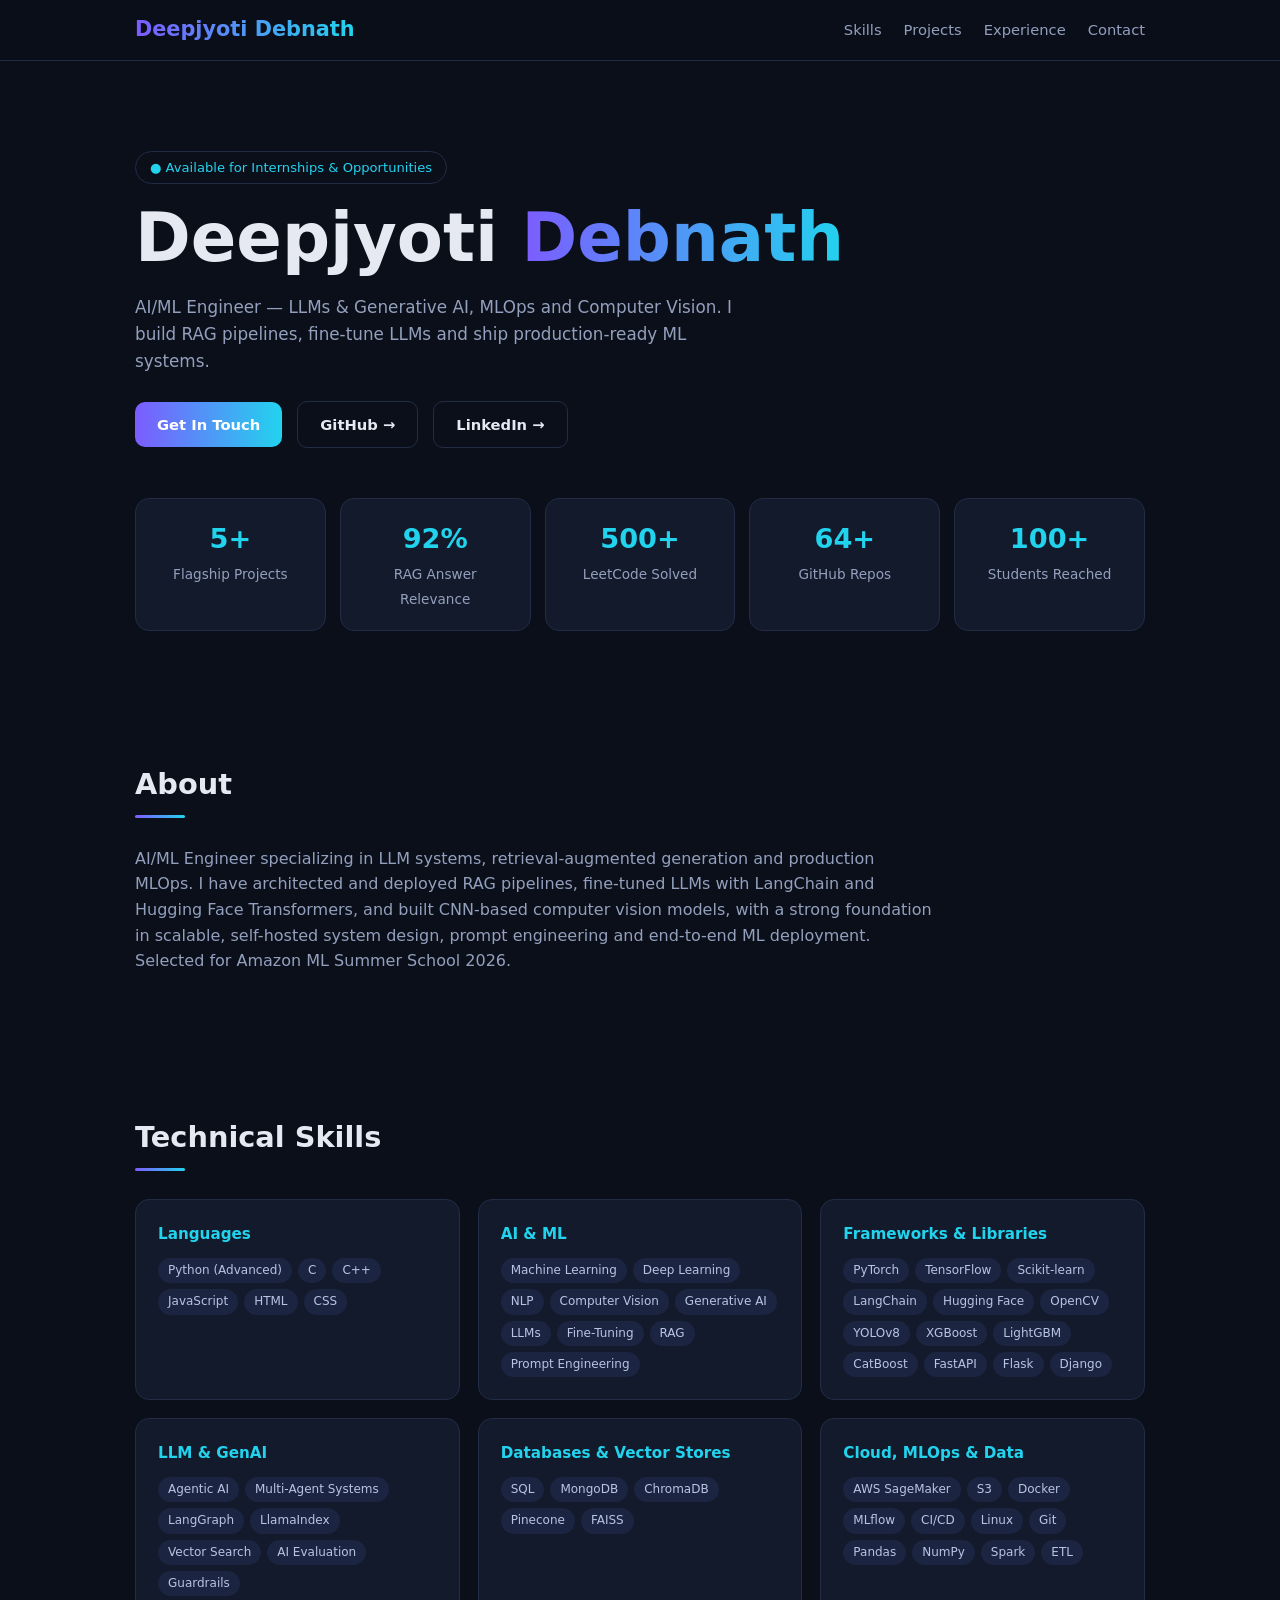
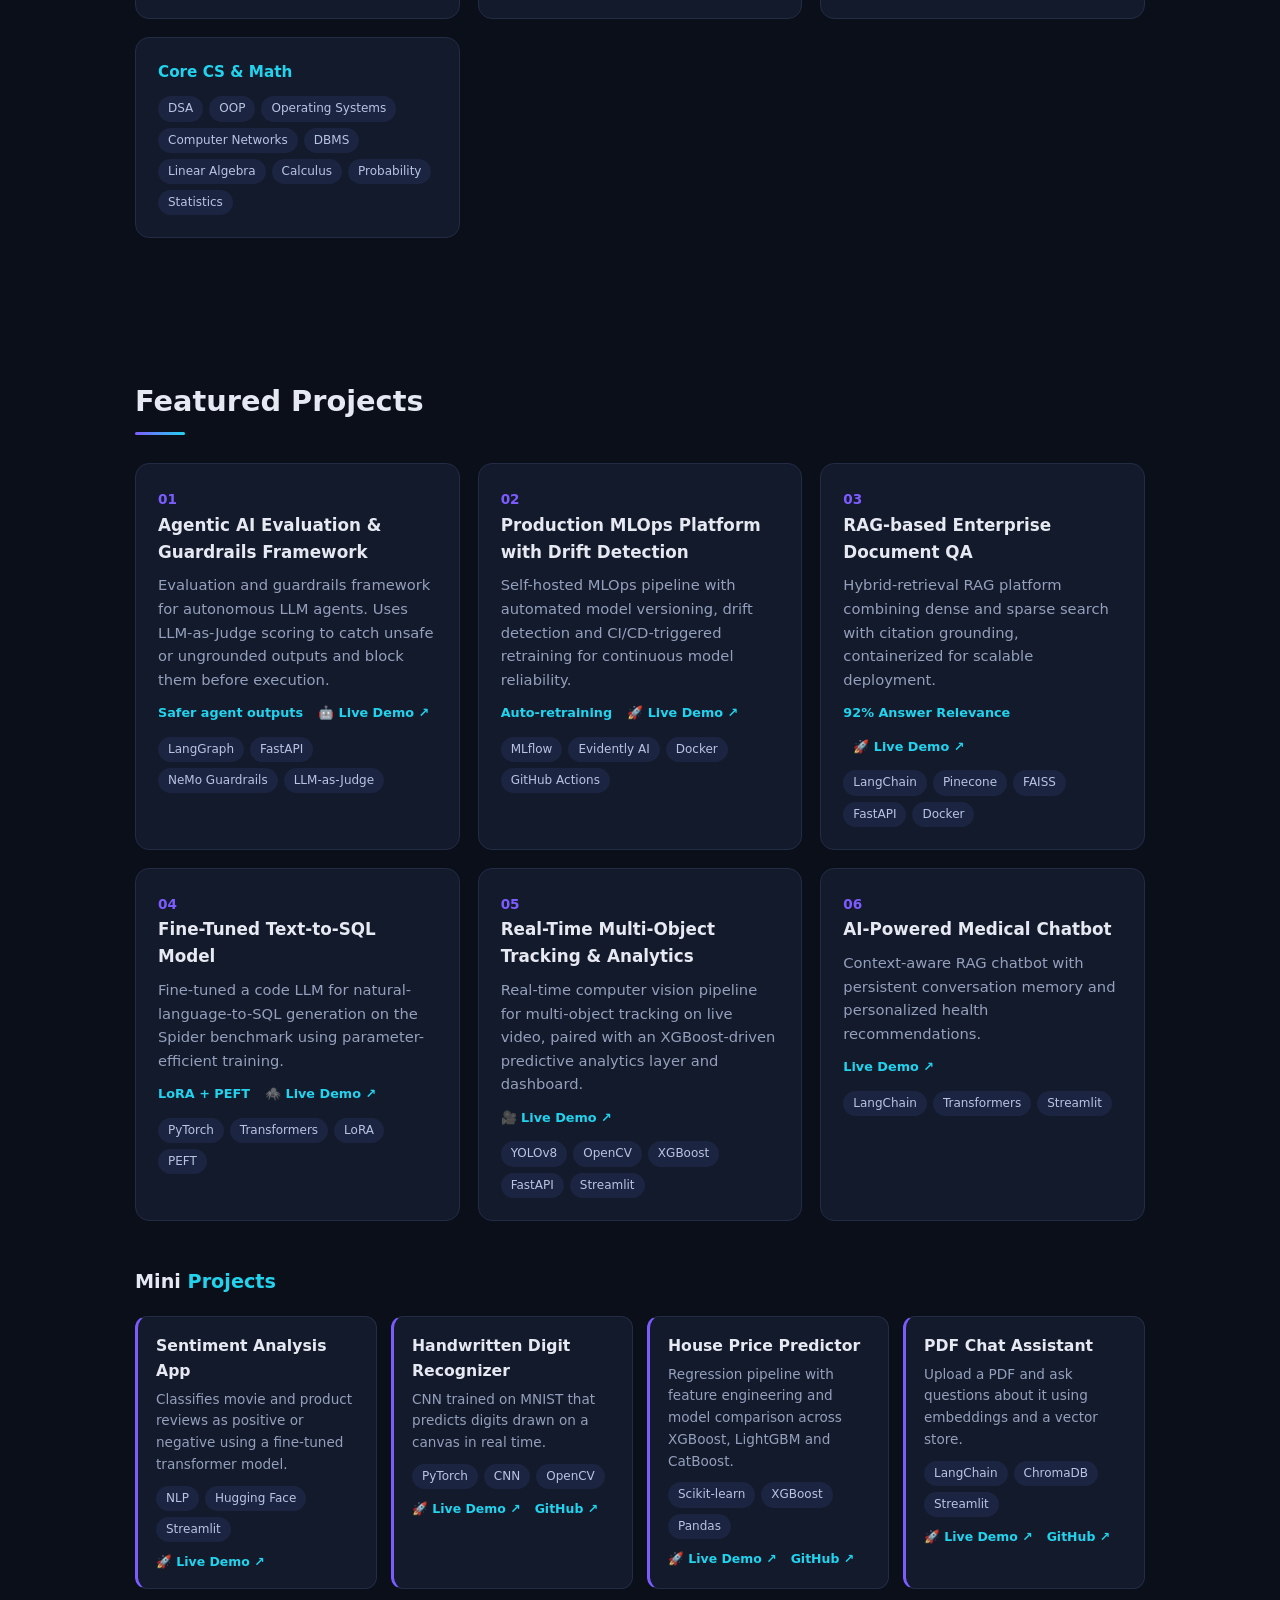
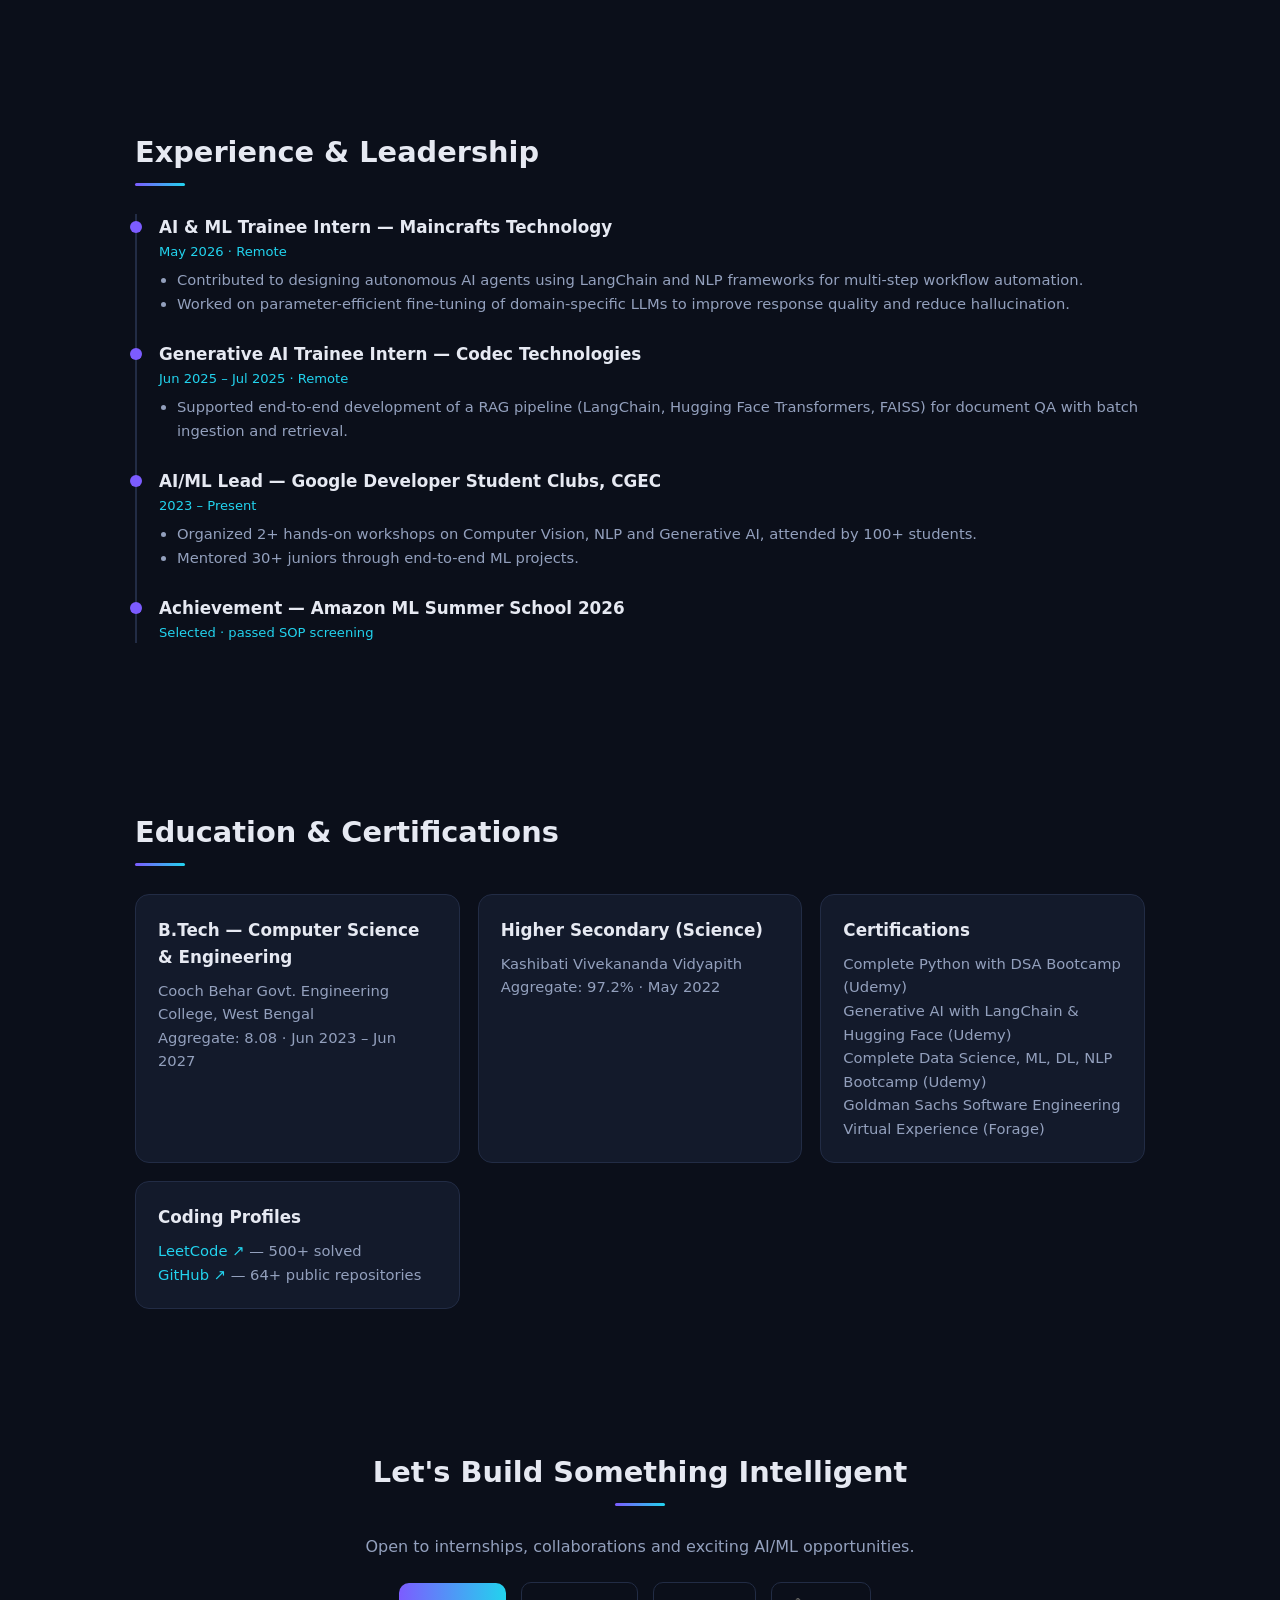
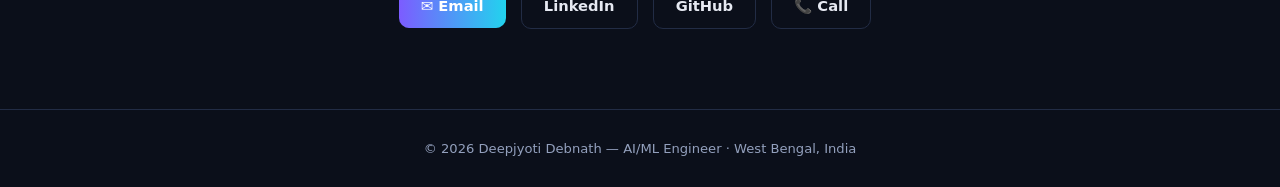
==== i.html @ fa02e510 "update" ====
<!DOCTYPE html>
<html lang="en">

<head>
    <meta charset="UTF-8">
    <meta name="viewport" content="width=device-width, initial-scale=1.0">
    <title>Deepjyoti Debnath — AI/ML Engineer</title>
    <meta name="description" content="AI/ML Engineer specializing in LLM systems, RAG, MLOps and Computer Vision.">
    <link rel="stylesheet" href="style.css">
</head>

<body>
    <nav>
        <div class="wrap">
            <a href="#" class="logo">Deepjyoti Debnath</a>
            <ul>
                <li><a href="#skills">Skills</a></li>
                <li><a href="#projects">Projects</a></li>
                <li><a href="#experience">Experience</a></li>
                <li><a href="#contact">Contact</a></li>
            </ul>
        </div>
    </nav>

    <header class="hero">
        <div class="wrap">
            <span class="badge">● Available for Internships &amp; Opportunities</span>
            <h1>Deepjyoti <span>Debnath</span></h1>
            <p>AI/ML Engineer — LLMs &amp; Generative AI, MLOps and Computer Vision. I build RAG pipelines, fine-tune LLMs and ship production-ready ML systems.</p>
            <a class="btn p" href="mailto:deepjyotidebnathcse@gmail.com">Get In Touch</a>
            <a class="btn" href="https://github.com/deepjyotidebnath" target="_blank" rel="noopener">GitHub →</a>
            <a class="btn" href="https://linkedin.com/in/deepjyoti-debnath844279316" target="_blank" rel="noopener">LinkedIn →</a>
            <div class="stats">
                <div class="stat"><b>5+</b><span>Flagship Projects</span></div>
                <div class="stat"><b>92%</b><span>RAG Answer Relevance</span></div>
                <div class="stat"><b>500+</b><span>LeetCode Solved</span></div>
                <div class="stat"><b>64+</b><span>GitHub Repos</span></div>
                <div class="stat"><b>100+</b><span>Students Reached</span></div>
            </div>
        </div>
    </header>

    <section id="about">
        <div class="wrap reveal">
            <h2>About</h2>
            <p class="summary">AI/ML Engineer specializing in LLM systems, retrieval-augmented generation and production MLOps. I have architected and deployed RAG pipelines, fine-tuned LLMs with LangChain and Hugging Face Transformers, and built CNN-based computer vision
                models, with a strong foundation in scalable, self-hosted system design, prompt engineering and end-to-end ML deployment. Selected for Amazon ML Summer School 2026.</p>
        </div>
    </section>

    <section id="skills" class="skills">
        <div class="wrap reveal">
            <h2>Technical Skills</h2>
            <div class="grid">
                <div class="card">
                    <h3>Languages</h3>
                    <div class="tags"><span class="tag">Python (Advanced)</span><span class="tag">C</span><span class="tag">C++</span><span class="tag">JavaScript</span><span class="tag">HTML</span><span class="tag">CSS</span></div>
                </div>
                <div class="card">
                    <h3>AI &amp; ML</h3>
                    <div class="tags"><span class="tag">Machine Learning</span><span class="tag">Deep Learning</span><span class="tag">NLP</span><span class="tag">Computer Vision</span><span class="tag">Generative AI</span><span class="tag">LLMs</span><span class="tag">Fine-Tuning</span>
                        <span class="tag">RAG</span><span class="tag">Prompt Engineering</span></div>
                </div>
                <div class="card">
                    <h3>Frameworks &amp; Libraries</h3>
                    <div class="tags"><span class="tag">PyTorch</span><span class="tag">TensorFlow</span><span class="tag">Scikit-learn</span><span class="tag">LangChain</span><span class="tag">Hugging Face</span><span class="tag">OpenCV</span><span class="tag">YOLOv8</span>
                        <span class="tag">XGBoost</span><span class="tag">LightGBM</span><span class="tag">CatBoost</span><span class="tag">FastAPI</span><span class="tag">Flask</span><span class="tag">Django</span></div>
                </div>
                <div class="card">
                    <h3>LLM &amp; GenAI</h3>
                    <div class="tags"><span class="tag">Agentic AI</span><span class="tag">Multi-Agent Systems</span><span class="tag">LangGraph</span><span class="tag">LlamaIndex</span><span class="tag">Vector Search</span><span class="tag">AI Evaluation</span><span class="tag">Guardrails</span></div>
                </div>
                <div class="card">
                    <h3>Databases &amp; Vector Stores</h3>
                    <div class="tags"><span class="tag">SQL</span><span class="tag">MongoDB</span><span class="tag">ChromaDB</span><span class="tag">Pinecone</span><span class="tag">FAISS</span></div>
                </div>
                <div class="card">
                    <h3>Cloud, MLOps &amp; Data</h3>
                    <div class="tags"><span class="tag">AWS SageMaker</span><span class="tag">S3</span><span class="tag">Docker</span><span class="tag">MLflow</span><span class="tag">CI/CD</span><span class="tag">Linux</span><span class="tag">Git</span><span class="tag">Pandas</span>
                        <span class="tag">NumPy</span><span class="tag">Spark</span><span class="tag">ETL</span></div>
                </div>
                <div class="card">
                    <h3>Core CS &amp; Math</h3>
                    <div class="tags"><span class="tag">DSA</span><span class="tag">OOP</span><span class="tag">Operating Systems</span><span class="tag">Computer Networks</span><span class="tag">DBMS</span><span class="tag">Linear Algebra</span><span class="tag">Calculus</span>
                        <span class="tag">Probability</span><span class="tag">Statistics</span></div>
                </div>
            </div>
        </div>
    </section>

    <section id="projects">
        <div class="wrap reveal">
            <h2>Featured Projects</h2>
            <div class="grid">
                <div class="card"><span class="n">01</span>
                    <h3>Agentic AI Evaluation &amp; Guardrails Framework</h3>
                    <p>Evaluation and guardrails framework for autonomous LLM agents. Uses LLM-as-Judge scoring to catch unsafe or ungrounded outputs and block them before execution.</p>
                    <span class="metric">Safer agent outputs</span>
                    <a class="metric" href="https://agenticaiintel.streamlit.app/" target="_blank" rel="noopener">🤖 Live Demo ↗</a>
                    <div class="tags"><span class="tag">LangGraph</span><span class="tag">FastAPI</span><span class="tag">NeMo Guardrails</span><span class="tag">LLM-as-Judge</span></div>
                </div>
                <div class="card"><span class="n">02</span>
                    <h3>Production MLOps Platform with Drift Detection</h3>
                    <p>Self-hosted MLOps pipeline with automated model versioning, drift detection and CI/CD-triggered retraining for continuous model reliability.</p>
                    <span class="metric">Auto-retraining</span>
                    <a class="metric" href="https://driftdetection.streamlit.app/" target="_blank" rel="noopener">🚀 Live Demo ↗</a>
                    <div class="tags"><span class="tag">MLflow</span><span class="tag">Evidently AI</span><span class="tag">Docker</span><span class="tag">GitHub Actions</span></div>
                </div>
                <div class="card"><span class="n">03</span>
                    <h3>RAG-based Enterprise Document QA</h3>
                    <p>Hybrid-retrieval RAG platform combining dense and sparse search with citation grounding, containerized for scalable deployment.</p>
                    <span class="metric">92% Answer Relevance</span>
                    <a class="metric" href="https://ragchatbotbyintellexa.streamlit.app/" target="_blank" rel="noopener">🚀 Live Demo ↗</a>
                    <div class="tags"><span class="tag">LangChain</span><span class="tag">Pinecone</span><span class="tag">FAISS</span><span class="tag">FastAPI</span><span class="tag">Docker</span></div>
                </div>
                <div class="card"><span class="n">04</span>
                    <h3>Fine-Tuned Text-to-SQL Model</h3>
                    <p>Fine-tuned a code LLM for natural-language-to-SQL generation on the Spider benchmark using parameter-efficient training.</p>
                    <span class="metric">LoRA + PEFT</span>
                    <a class="metric" href="https://spiderexplorrerintelle.streamlit.app/" target="_blank" rel="noopener">🕷️ Live Demo ↗</a>
                    <div class="tags"><span class="tag">PyTorch</span><span class="tag">Transformers</span><span class="tag">LoRA</span><span class="tag">PEFT</span></div>
                </div>
                <div class="card"><span class="n">05</span>
                    <h3>Real-Time Multi-Object Tracking &amp; Analytics</h3>
                    <p>Real-time computer vision pipeline for multi-object tracking on live video, paired with an XGBoost-driven predictive analytics layer and dashboard.</p>
                    <a class="metric" href="https://yolov8videodetection.streamlit.app/" target="_blank" rel="noopener">🎥 Live Demo ↗</a>
                    <div class="tags"><span class="tag">YOLOv8</span><span class="tag">OpenCV</span><span class="tag">XGBoost</span><span class="tag">FastAPI</span><span class="tag">Streamlit</span></div>
                </div>
                <div class="card"><span class="n">06</span>
                    <h3>AI-Powered Medical Chatbot</h3>
                    <p>Context-aware RAG chatbot with persistent conversation memory and personalized health recommendations.</p>
                    <a class="metric" href="https://ai-medical-chatbot-intellexa-by-deepjyoti.streamlit.app/" target="_blank" rel="noopener">Live Demo ↗</a>
                    <div class="tags"><span class="tag">LangChain</span><span class="tag">Transformers</span><span class="tag">Streamlit</span></div>
                </div>
            </div>

            <h3 class="sub">Mini <span>Projects</span></h3>
            <div class="mini-grid">
                <div class="mini">
                    <h4>Sentiment Analysis App</h4>
                    <p>Classifies movie and product reviews as positive or negative using a fine-tuned transformer model.</p>
                    <div class="tags"><span class="tag">NLP</span><span class="tag">Hugging Face</span><span class="tag">Streamlit</span></div>
                    <div class="links">
                        <a class="link" href="https://sentiment-yhurappac3oao6fyb3ejehv.streamlit.app/" target="_blank" rel="noopener">🚀 Live Demo ↗</a>
                        <!-- <a class="link" href="https://github.com/deepjyotidebnath" target="_blank" rel="noopener">GitHub ↗</a> -->
                    </div>
                </div>
                <div class="mini">
                    <h4>Handwritten Digit Recognizer</h4>
                    <p>CNN trained on MNIST that predicts digits drawn on a canvas in real time.</p>
                    <div class="tags"><span class="tag">PyTorch</span><span class="tag">CNN</span><span class="tag">OpenCV</span></div>
                    <div class="links">
                        <a class="link" href="https://YOUR-DIGIT-APP.streamlit.app/" target="_blank" rel="noopener">🚀 Live Demo ↗</a>
                        <a class="link" href="https://github.com/deepjyotidebnath" target="_blank" rel="noopener">GitHub ↗</a>
                    </div>
                </div>
                <div class="mini">
                    <h4>House Price Predictor</h4>
                    <p>Regression pipeline with feature engineering and model comparison across XGBoost, LightGBM and CatBoost.</p>
                    <div class="tags"><span class="tag">Scikit-learn</span><span class="tag">XGBoost</span><span class="tag">Pandas</span></div>
                    <div class="links">
                        <a class="link" href="https://YOUR-HOUSE-PRICE-APP.streamlit.app/" target="_blank" rel="noopener">🚀 Live Demo ↗</a>
                        <a class="link" href="https://github.com/deepjyotidebnath" target="_blank" rel="noopener">GitHub ↗</a>
                    </div>
                </div>
                <div class="mini">
                    <h4>PDF Chat Assistant</h4>
                    <p>Upload a PDF and ask questions about it using embeddings and a vector store.</p>
                    <div class="tags"><span class="tag">LangChain</span><span class="tag">ChromaDB</span><span class="tag">Streamlit</span></div>
                    <div class="links">
                        <a class="link" href="https://YOUR-PDF-CHAT-APP.streamlit.app/" target="_blank" rel="noopener">🚀 Live Demo ↗</a>
                        <a class="link" href="https://github.com/deepjyotidebnath" target="_blank" rel="noopener">GitHub ↗</a>
                    </div>
                </div>
            </div>
        </div>
    </section>

    <section id="experience">
        <div class="wrap reveal">
            <h2>Experience &amp; Leadership</h2>
            <div class="tl">
                <div class="item">
                    <h3>AI &amp; ML Trainee Intern — Maincrafts Technology</h3>
                    <div class="meta">May 2026 · Remote</div>
                    <ul>
                        <li>Contributed to designing autonomous AI agents using LangChain and NLP frameworks for multi-step workflow automation.</li>
                        <li>Worked on parameter-efficient fine-tuning of domain-specific LLMs to improve response quality and reduce hallucination.</li>
                    </ul>
                </div>
                <div class="item">
                    <h3>Generative AI Trainee Intern — Codec Technologies</h3>
                    <div class="meta">Jun 2025 – Jul 2025 · Remote</div>
                    <ul>
                        <li>Supported end-to-end development of a RAG pipeline (LangChain, Hugging Face Transformers, FAISS) for document QA with batch ingestion and retrieval.</li>
                    </ul>
                </div>
                <div class="item">
                    <h3>AI/ML Lead — Google Developer Student Clubs, CGEC</h3>
                    <div class="meta">2023 – Present</div>
                    <ul>
                        <li>Organized 2+ hands-on workshops on Computer Vision, NLP and Generative AI, attended by 100+ students.</li>
                        <li>Mentored 30+ juniors through end-to-end ML projects.</li>
                    </ul>
                </div>
                <div class="item">
                    <h3>Achievement — Amazon ML Summer School 2026</h3>
                    <div class="meta">Selected · passed SOP screening</div>
                </div>
            </div>
        </div>
    </section>

    <section id="education">
        <div class="wrap reveal">
            <h2>Education &amp; Certifications</h2>
            <div class="grid">
                <div class="card">
                    <h3>B.Tech — Computer Science &amp; Engineering</h3>
                    <p>Cooch Behar Govt. Engineering College, West Bengal<br>Aggregate: 8.08 · Jun 2023 – Jun 2027</p>
                </div>
                <div class="card">
                    <h3>Higher Secondary (Science)</h3>
                    <p>Kashibati Vivekananda Vidyapith<br>Aggregate: 97.2% · May 2022</p>
                </div>
                <div class="card">
                    <h3>Certifications</h3>
                    <p>Complete Python with DSA Bootcamp (Udemy)<br>Generative AI with LangChain &amp; Hugging Face (Udemy)<br>Complete Data Science, ML, DL, NLP Bootcamp (Udemy)<br>Goldman Sachs Software Engineering Virtual Experience (Forage)</p>
                </div>
                <div class="card">
                    <h3>Coding Profiles</h3>
                    <p><a href="https://leetcode.com/u/deep23118" target="_blank" rel="noopener">LeetCode ↗</a> — 500+ solved<br><a href="https://github.com/deepjyotidebnath" target="_blank" rel="noopener">GitHub ↗</a> — 64+ public repositories</p>
                </div>
            </div>
        </div>
    </section>

    <section id="contact" class="contact">
        <div class="wrap reveal">
            <h2>Let's Build Something Intelligent</h2>
            <p>Open to internships, collaborations and exciting AI/ML opportunities.</p>
            <a class="btn p" href="mailto:deepjyotidebnathcse@gmail.com">✉ Email</a>
            <a class="btn" href="https://linkedin.com/in/deepjyoti-debnath844279316" target="_blank" rel="noopener">LinkedIn</a>
            <a class="btn" href="https://github.com/deepjyotidebnath" target="_blank" rel="noopener">GitHub</a>
            <a class="btn" href="tel:+918116265152">📞 Call</a>
        </div>
    </section>

    <footer>© <span id="y"></span> Deepjyoti Debnath — AI/ML Engineer · West Bengal, India</footer>

    <script src="script.js"></script>
</body>

</html>
---- style.css ----
:root {
    --bg: #0b0f1a;
    --card: #131a2b;
    --line: #222c45;
    --txt: #e6e9f2;
    --mut: #93a0bd;
    --a: #7c5cff;
    --b: #22d3ee;
}

* {
    box-sizing: border-box;
    margin: 0;
    padding: 0;
}

html {
    scroll-behavior: smooth;
    scroll-padding-top: 70px;
}

body {
    font-family: Inter, system-ui, -apple-system, "Segoe UI", sans-serif;
    background: var(--bg);
    color: var(--txt);
    line-height: 1.6;
}

a {
    color: inherit;
    text-decoration: none;
}

a:focus-visible,
.btn:focus-visible {
    outline: 2px solid var(--b);
    outline-offset: 3px;
    border-radius: 6px;
}

.wrap {
    max-width: 1050px;
    margin: auto;
    padding: 0 20px;
}


/* ---------- Navigation ---------- */

nav {
    position: sticky;
    top: 0;
    z-index: 10;
    background: rgba(11, 15, 26, .85);
    -webkit-backdrop-filter: blur(10px);
    backdrop-filter: blur(10px);
    border-bottom: 1px solid var(--line);
}

nav .wrap {
    display: flex;
    justify-content: space-between;
    align-items: center;
    height: 60px;
}

.logo {
    font-weight: 800;
    font-size: 1.3rem;
    background: linear-gradient(90deg, var(--a), var(--b));
    -webkit-background-clip: text;
    background-clip: text;
    color: transparent;
}

nav ul {
    display: flex;
    gap: 22px;
    list-style: none;
    font-size: .92rem;
    color: var(--mut);
}

nav ul a:hover {
    color: var(--txt);
}


/* ---------- Sections ---------- */

section {
    padding: 70px 0;
}

h2 {
    font-size: 1.8rem;
    margin-bottom: 28px;
}

h2::after {
    content: "";
    display: block;
    width: 50px;
    height: 3px;
    margin-top: 8px;
    background: linear-gradient(90deg, var(--a), var(--b));
    border-radius: 3px;
}


/* ---------- Hero ---------- */

.hero {
    padding: 90px 0 60px;
}

.badge {
    display: inline-block;
    padding: 5px 14px;
    border: 1px solid var(--line);
    border-radius: 99px;
    font-size: .82rem;
    color: var(--b);
    margin-bottom: 18px;
}

.hero h1 {
    font-size: clamp(2.4rem, 7vw, 4.2rem);
    line-height: 1.1;
}

.hero h1 span {
    background: linear-gradient(90deg, var(--a), var(--b));
    -webkit-background-clip: text;
    background-clip: text;
    color: transparent;
}

.hero p {
    color: var(--mut);
    max-width: 620px;
    margin: 18px 0 26px;
    font-size: 1.05rem;
}

.btn {
    display: inline-block;
    padding: 11px 22px;
    border-radius: 10px;
    border: 1px solid var(--line);
    margin: 0 10px 10px 0;
    font-weight: 600;
    font-size: .92rem;
    transition: .2s;
}

.btn:hover {
    border-color: var(--a);
    transform: translateY(-2px);
}

.btn.p {
    background: linear-gradient(90deg, var(--a), var(--b));
    border: 0;
    color: #fff;
}

.stats {
    display: grid;
    grid-template-columns: repeat(auto-fit, minmax(150px, 1fr));
    gap: 14px;
    margin-top: 40px;
}

.stat {
    background: var(--card);
    border: 1px solid var(--line);
    border-radius: 14px;
    padding: 18px;
    text-align: center;
}

.stat b {
    display: block;
    font-size: 1.7rem;
    color: var(--b);
}

.stat span {
    color: var(--mut);
    font-size: .85rem;
}

.summary {
    color: var(--mut);
    max-width: 800px;
}


/* ---------- Cards ---------- */

.grid {
    display: grid;
    grid-template-columns: repeat(auto-fit, minmax(300px, 1fr));
    gap: 18px;
}

.card {
    background: var(--card);
    border: 1px solid var(--line);
    border-radius: 14px;
    padding: 22px;
    transition: .2s;
}

.card:hover {
    border-color: var(--a);
    transform: translateY(-4px);
}

.card h3 {
    font-size: 1.05rem;
    margin-bottom: 8px;
}

.card p {
    color: var(--mut);
    font-size: .92rem;
}

.card a {
    color: var(--b);
}

.card .n {
    color: var(--a);
    font-weight: 800;
    font-size: .85rem;
}

.tags {
    display: flex;
    flex-wrap: wrap;
    gap: 6px;
    margin-top: 12px;
}

.tag {
    font-size: .75rem;
    padding: 3px 10px;
    border-radius: 99px;
    background: #1b2440;
    color: #b9c4e4;
}

.metric {
    display: inline-block;
    margin-top: 12px;
    font-size: .8rem;
    color: var(--b);
    font-weight: 700;
}

.metric+.metric {
    margin-left: 10px;
}

.skills .card h3 {
    color: var(--b);
    font-size: .95rem;
}


/* ---------- Mini projects ---------- */

.sub {
    font-size: 1.2rem;
    margin: 46px 0 18px;
    color: var(--txt);
}

.sub span {
    color: var(--b);
}

.mini-grid {
    display: grid;
    grid-template-columns: repeat(auto-fit, minmax(230px, 1fr));
    gap: 14px;
}

.mini {
    background: var(--card);
    border: 1px solid var(--line);
    border-left: 3px solid var(--a);
    border-radius: 12px;
    padding: 16px 18px;
    transition: .2s;
}

.mini:hover {
    border-color: var(--b);
    transform: translateY(-3px);
}

.mini h4 {
    font-size: .98rem;
    margin-bottom: 6px;
}

.mini p {
    color: var(--mut);
    font-size: .85rem;
}

.mini .tags {
    margin-top: 10px;
}

.mini .links {
    display: flex;
    flex-wrap: wrap;
    gap: 14px;
    margin-top: 10px;
}

.mini a.link {
    font-size: .78rem;
    font-weight: 700;
    color: var(--b);
}


/* ---------- Timeline ---------- */

.tl {
    border-left: 2px solid var(--line);
    padding-left: 22px;
}

.tl .item {
    position: relative;
    margin-bottom: 26px;
}

.tl .item::before {
    content: "";
    position: absolute;
    left: -29px;
    top: 7px;
    width: 12px;
    height: 12px;
    border-radius: 50%;
    background: var(--a);
}

.tl h3 {
    font-size: 1.05rem;
}

.tl .meta {
    color: var(--b);
    font-size: .82rem;
    margin-bottom: 6px;
}

.tl ul {
    color: var(--mut);
    font-size: .92rem;
    padding-left: 18px;
}


/* ---------- Contact & footer ---------- */

.contact {
    text-align: center;
}

.contact h2::after {
    margin-inline: auto;
}

.contact p {
    color: var(--mut);
    margin-bottom: 22px;
}

footer {
    text-align: center;
    color: var(--mut);
    font-size: .82rem;
    padding: 28px 0;
    border-top: 1px solid var(--line);
}


/* ---------- Scroll reveal ---------- */

.reveal {
    opacity: 0;
    transform: translateY(18px);
    transition: .6s;
}

.reveal.show {
    opacity: 1;
    transform: none;
}


/* ---------- Responsive ---------- */

@media (max-width: 640px) {
    nav ul {
        gap: 12px;
        font-size: .8rem;
    }
    .logo {
        font-size: 1.05rem;
    }
    .grid {
        grid-template-columns: 1fr;
    }
}

@media (prefers-reduced-motion: reduce) {
    html {
        scroll-behavior: auto;
    }
    .reveal {
        opacity: 1;
        transform: none;
        transition: none;
    }
    .card,
    .mini,
    .btn {
        transition: none;
    }
}
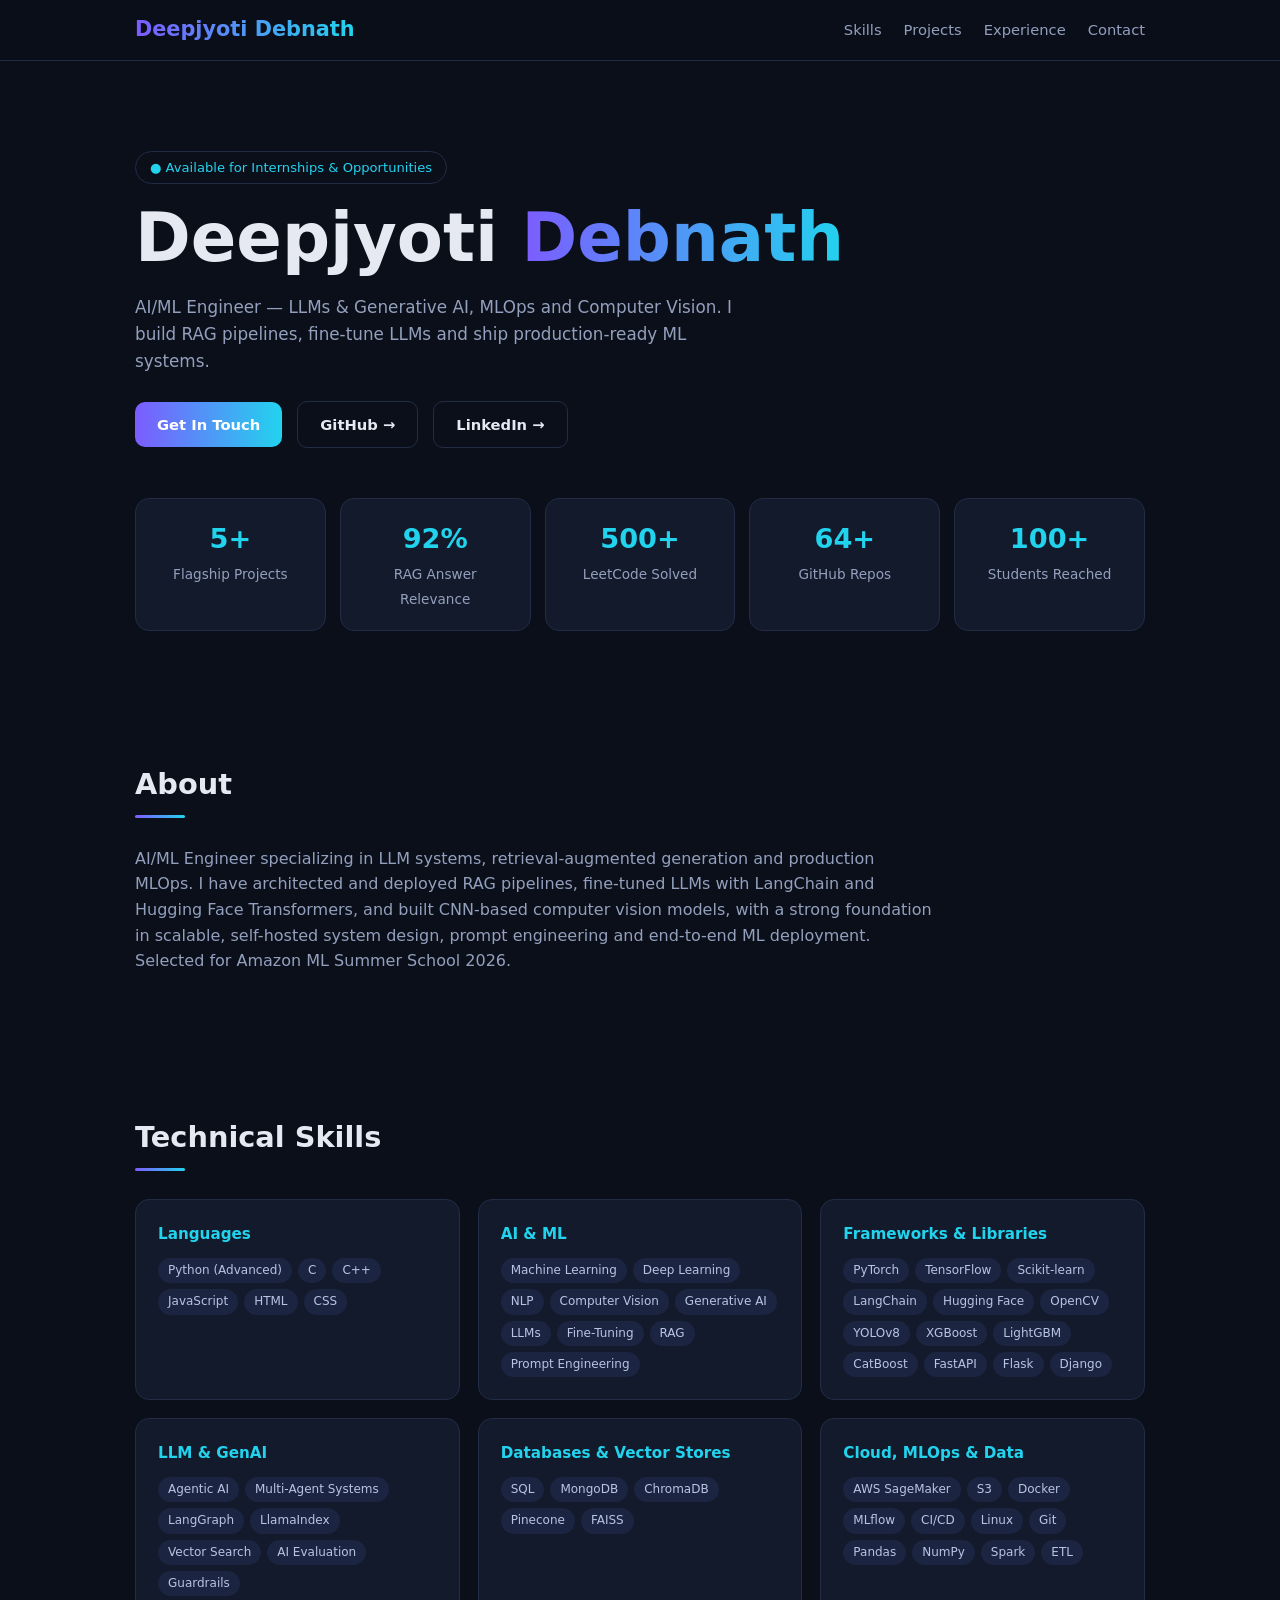
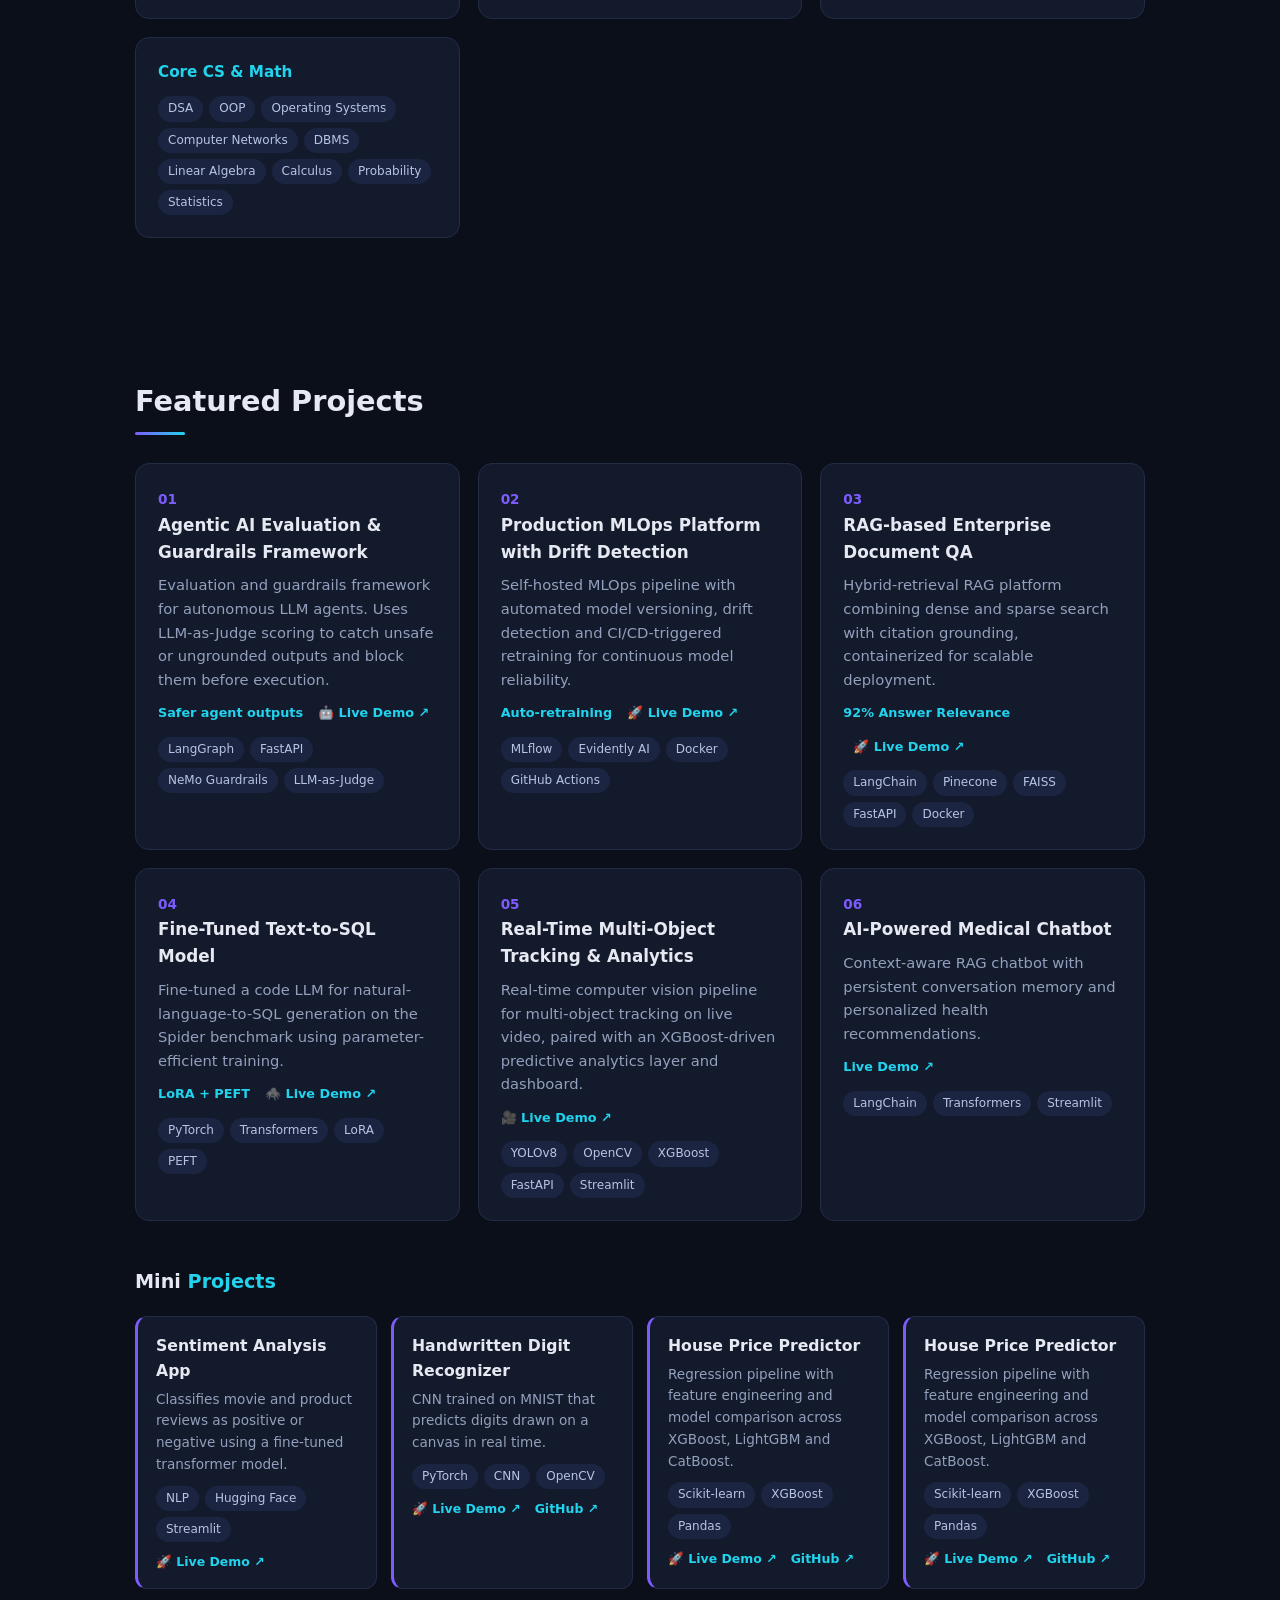
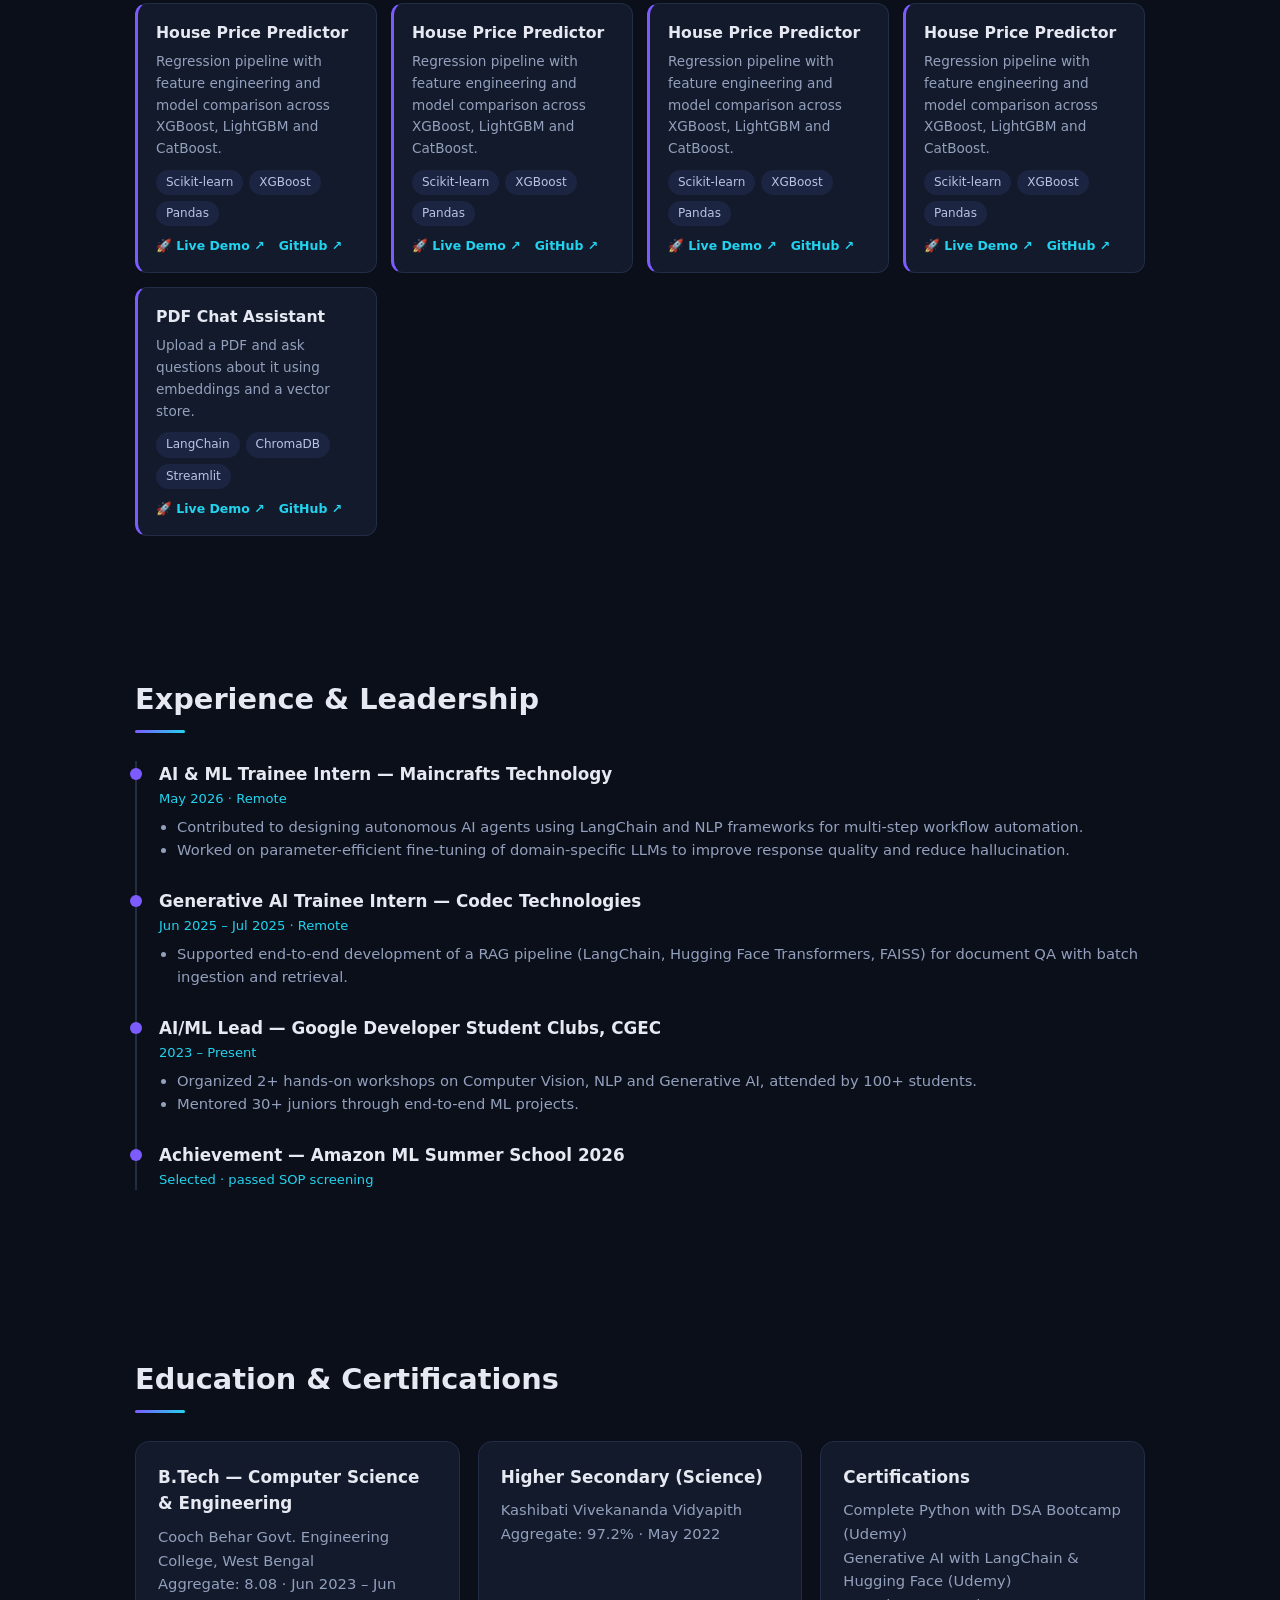
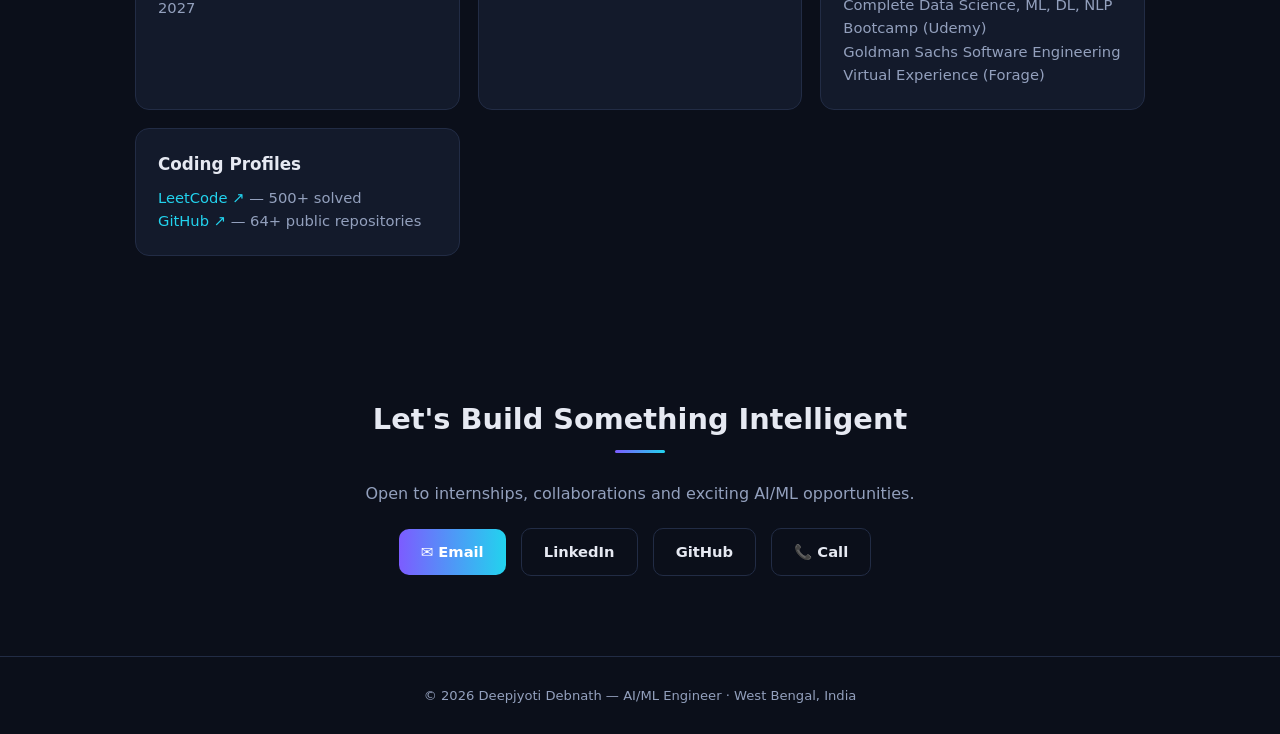
==== commit 96ef8c6b: "commit" ====
--- a/i.html
+++ b/i.html
@@ -164,6 +164,51 @@
                     </div>
                 </div>
                 <div class="mini">
+                    <h4>House Price Predictor</h4>
+                    <p>Regression pipeline with feature engineering and model comparison across XGBoost, LightGBM and CatBoost.</p>
+                    <div class="tags"><span class="tag">Scikit-learn</span><span class="tag">XGBoost</span><span class="tag">Pandas</span></div>
+                    <div class="links">
+                        <a class="link" href="https://YOUR-HOUSE-PRICE-APP.streamlit.app/" target="_blank" rel="noopener">🚀 Live Demo ↗</a>
+                        <a class="link" href="https://github.com/deepjyotidebnath" target="_blank" rel="noopener">GitHub ↗</a>
+                    </div>
+                </div>
+                <div class="mini">
+                    <h4>House Price Predictor</h4>
+                    <p>Regression pipeline with feature engineering and model comparison across XGBoost, LightGBM and CatBoost.</p>
+                    <div class="tags"><span class="tag">Scikit-learn</span><span class="tag">XGBoost</span><span class="tag">Pandas</span></div>
+                    <div class="links">
+                        <a class="link" href="https://YOUR-HOUSE-PRICE-APP.streamlit.app/" target="_blank" rel="noopener">🚀 Live Demo ↗</a>
+                        <a class="link" href="https://github.com/deepjyotidebnath" target="_blank" rel="noopener">GitHub ↗</a>
+                    </div>
+                </div>
+                <div class="mini">
+                    <h4>House Price Predictor</h4>
+                    <p>Regression pipeline with feature engineering and model comparison across XGBoost, LightGBM and CatBoost.</p>
+                    <div class="tags"><span class="tag">Scikit-learn</span><span class="tag">XGBoost</span><span class="tag">Pandas</span></div>
+                    <div class="links">
+                        <a class="link" href="https://YOUR-HOUSE-PRICE-APP.streamlit.app/" target="_blank" rel="noopener">🚀 Live Demo ↗</a>
+                        <a class="link" href="https://github.com/deepjyotidebnath" target="_blank" rel="noopener">GitHub ↗</a>
+                    </div>
+                </div>
+                <div class="mini">
+                    <h4>House Price Predictor</h4>
+                    <p>Regression pipeline with feature engineering and model comparison across XGBoost, LightGBM and CatBoost.</p>
+                    <div class="tags"><span class="tag">Scikit-learn</span><span class="tag">XGBoost</span><span class="tag">Pandas</span></div>
+                    <div class="links">
+                        <a class="link" href="https://YOUR-HOUSE-PRICE-APP.streamlit.app/" target="_blank" rel="noopener">🚀 Live Demo ↗</a>
+                        <a class="link" href="https://github.com/deepjyotidebnath" target="_blank" rel="noopener">GitHub ↗</a>
+                    </div>
+                </div>
+                <div class="mini">
+                    <h4>House Price Predictor</h4>
+                    <p>Regression pipeline with feature engineering and model comparison across XGBoost, LightGBM and CatBoost.</p>
+                    <div class="tags"><span class="tag">Scikit-learn</span><span class="tag">XGBoost</span><span class="tag">Pandas</span></div>
+                    <div class="links">
+                        <a class="link" href="https://YOUR-HOUSE-PRICE-APP.streamlit.app/" target="_blank" rel="noopener">🚀 Live Demo ↗</a>
+                        <a class="link" href="https://github.com/deepjyotidebnath" target="_blank" rel="noopener">GitHub ↗</a>
+                    </div>
+                </div>
+                <div class="mini">
                     <h4>PDF Chat Assistant</h4>
                     <p>Upload a PDF and ask questions about it using embeddings and a vector store.</p>
                     <div class="tags"><span class="tag">LangChain</span><span class="tag">ChromaDB</span><span class="tag">Streamlit</span></div>
